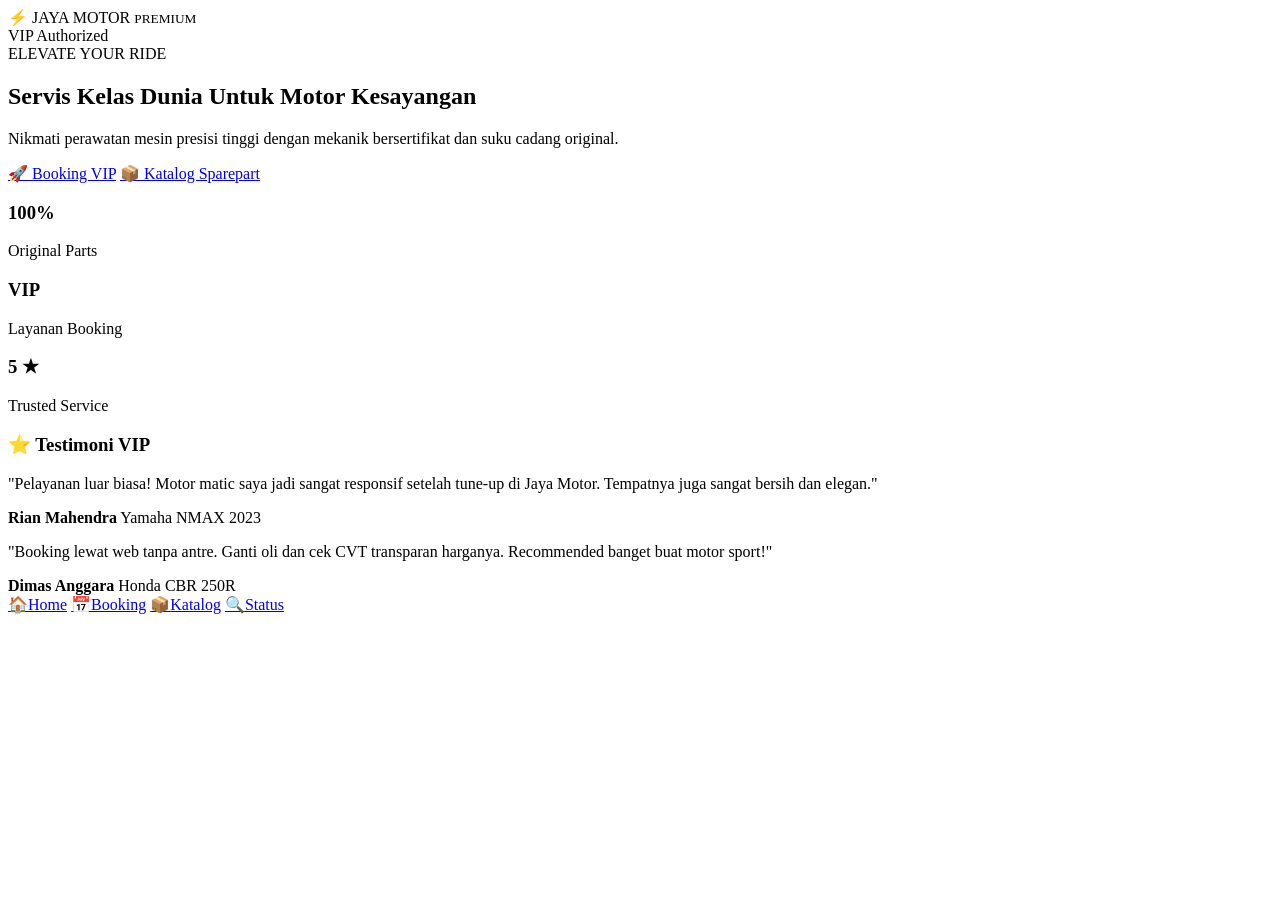
==== index.html @ 322d256c "Add initial HTML structure for the website" ====
<!DOCTYPE html>
<html lang="id">
<head>
    <meta charset="UTF-8">
    <meta name="viewport" content="width=device-width, initial-scale=1.0">
    <title>Bengkel Jaya Motor - Premium Service</title>
    <link rel="manifest" href="/manifest.json">
    <meta name="theme-color" content="#121212">
    <link rel="apple-touch-icon" href="/images/icons/icon-192x192.png">
    <link rel="stylesheet" href="/css/normalize.css">
    <link rel="stylesheet" href="/css/style.css">
</head>
<body>

    <header class="app-header">
        <div class="logo-container">
            <span class="logo-icon">⚡</span>
            <span class="logo-text">JAYA MOTOR <small>PREMIUM</small></span>
        </div>
        <div class="header-badge">VIP Authorized</div>
    </header>

    <main class="container">
        <!-- Hero Banner -->
        <section class="hero-luxury">
            <div class="hero-content">
                <span class="tag-gold">ELEVATE YOUR RIDE</span>
                <h1>Servis Kelas Dunia Untuk Motor Kesayangan</h1>
                <p>Nikmati perawatan mesin presisi tinggi dengan mekanik bersertifikat dan suku cadang original.</p>
                <div class="hero-actions">
                    <a href="/booking.html" class="btn btn-gold">🚀 Booking VIP</a>
                    <a href="/katalog.html" class="btn btn-glass">📦 Katalog Sparepart</a>
                </div>
            </div>
        </section>

        <!-- Quick Stats / Feature Highlights -->
        <section class="grid-stats">
            <div class="stat-card">
                <h3>100%</h3>
                <p>Original Parts</p>
            </div>
            <div class="stat-card">
                <h3>VIP</h3>
                <p>Layanan Booking</p>
            </div>
            <div class="stat-card">
                <h3>5 ★</h3>
                <p>Trusted Service</p>
            </div>
        </section>

        <!-- Testimoni Pelanggan Premium -->
        <section class="section-block">
            <h3 class="section-title">⭐ Testimoni VIP</h3>
            <div class="testimonial-slider" id="testimonialSlider">
                <div class="testi-card active">
                    <p class="testi-text">"Pelayanan luar biasa! Motor matic saya jadi sangat responsif setelah tune-up di Jaya Motor. Tempatnya juga sangat bersih dan elegan."</p>
                    <div class="testi-author">
                        <strong>Rian Mahendra</strong>
                        <span>Yamaha NMAX 2023</span>
                    </div>
                </div>
                <div class="testi-card">
                    <p class="testi-text">"Booking lewat web tanpa antre. Ganti oli dan cek CVT transparan harganya. Recommended banget buat motor sport!"</p>
                    <div class="testi-author">
                        <strong>Dimas Anggara</strong>
                        <span>Honda CBR 250R</span>
                    </div>
                </div>
            </div>
        </section>
    </main>

    <!-- Floating Bottom Navigation -->
    <nav class="bottom-nav">
        <a href="/index.html" class="nav-item active">🏠<span>Home</span></a>
        <a href="/booking.html" class="nav-item">📅<span>Booking</span></a>
        <a href="/katalog.html" class="nav-item">📦<span>Katalog</span></a>
        <a href="/status.html" class="nav-item">🔍<span>Status</span></a>
    </nav>

    <script src="/js/app.js"></script>
    <script>
        // Auto slide testimonial sederhana
        let currentTesti = 0;
        const testCards = document.querySelectorAll('.testi-card');
        setInterval(() => {
            testCards[currentTesti].classList.remove('active');
            currentTesti = (currentTesti + 1) % testCards.length;
            testCards[currentTesti].classList.add('active');
        }, 4000);
    </script>
</body>
</html>
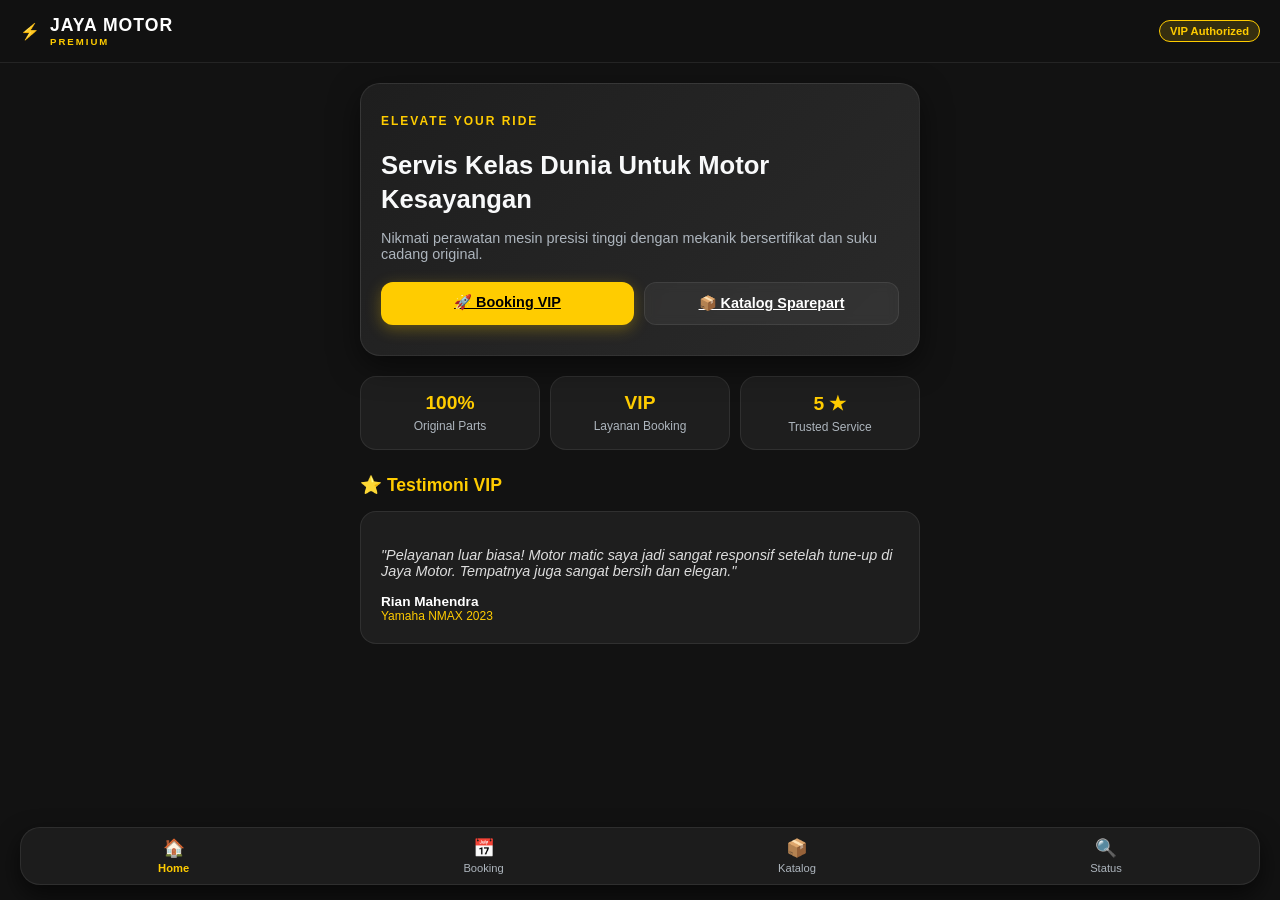
==== commit fc560f0f: "Update HTML links and meta tags" ====
--- a/index.html
+++ b/index.html
@@ -4,11 +4,11 @@
     <meta charset="UTF-8">
     <meta name="viewport" content="width=device-width, initial-scale=1.0">
     <title>Bengkel Jaya Motor - Premium Service</title>
-    <link rel="manifest" href="/manifest.json">
-    <meta name="theme-color" content="#121212">
-    <link rel="apple-touch-icon" href="/images/icons/icon-192x192.png">
-    <link rel="stylesheet" href="/css/normalize.css">
-    <link rel="stylesheet" href="/css/style.css">
+<link rel="manifest" href="manifest.json">
+<meta name="theme-color" content="#121212">
+<link rel="apple-touch-icon" href="images/icon-192x192.png">
+<link rel="stylesheet" href="normalize.css">
+<link rel="stylesheet" href="style.css">
 </head>
 <body>
 
--- a/style.css
+++ b/style.css
@@ -0,0 +1,148 @@
+:root {
+    --bg-dark: #121212;
+    --bg-card: #1e1e1e;
+    --gold: #ffcc00;
+    --gold-hover: #e6b800;
+    --text-main: #f8f9fa;
+    --text-muted: #adb5bd;
+    --border-color: rgba(255, 255, 255, 0.08);
+}
+
+*, ::after, ::before { box-sizing: border-box; }
+body {
+    margin: 0;
+    font-family: -apple-system, BlinkMacSystemFont, "Segoe UI", Roboto, Helvetica, Arial, sans-serif;
+    background-color: var(--bg-dark);
+    color: var(--text-main);
+    padding-bottom: 80px;
+}
+
+/* Header Luxury */
+.app-header {
+    background: rgba(18, 18, 18, 0.85);
+    backdrop-filter: blur(10px);
+    border-bottom: 1px solid var(--border-color);
+    padding: 15px 20px;
+    display: flex;
+    justify-content: space-between;
+    align-items: center;
+    position: sticky;
+    top: 0;
+    z-index: 1000;
+}
+
+.logo-container { display: flex; align-items: center; gap: 10px; }
+.logo-text { font-weight: 800; font-size: 1.1rem; letter-spacing: 1px; color: #fff; display: flex; flex-direction: column; }
+.logo-text small { font-size: 0.6rem; color: var(--gold); letter-spacing: 2px; }
+.header-badge { background: rgba(255, 204, 0, 0.15); color: var(--gold); border: 1px solid var(--gold); padding: 4px 10px; border-radius: 20px; font-size: 0.7rem; font-weight: bold; }
+.back-link { color: var(--gold); font-size: 1.2rem; text-decoration: none; font-weight: bold; }
+
+.container { padding: 20px; max-width: 600px; margin: 0 auto; }
+
+/* Hero Luxury */
+.hero-luxury {
+    background: linear-gradient(135deg, #1e1e1e 0%, #2a2a2a 100%);
+    border: 1px solid var(--border-color);
+    padding: 30px 20px;
+    border-radius: 20px;
+    box-shadow: 0 10px 30px rgba(0,0,0,0.5);
+    margin-bottom: 20px;
+    position: relative;
+    overflow: hidden;
+}
+
+.tag-gold { color: var(--gold); font-size: 0.75rem; font-weight: bold; letter-spacing: 2px; display: block; margin-bottom: 8px; }
+.hero-luxury h1 { font-size: 1.6rem; margin-bottom: 10px; line-height: 1.3; }
+.hero-luxury p { color: var(--text-muted); font-size: 0.9rem; margin-bottom: 20px; }
+.hero-actions { display: flex; gap: 10px; }
+
+.btn { padding: 12px 20px; border-radius: 12px; font-weight: bold; text-align: center; border: none; cursor: pointer; flex: 1; font-size: 0.9rem; }
+.btn-gold { background-color: var(--gold); color: #000; box-shadow: 0 4px 15px rgba(255, 204, 0, 0.3); }
+.btn-gold:hover { background-color: var(--gold-hover); }
+.btn-glass { background: rgba(255,255,255,0.05); color: #fff; border: 1px solid var(--border-color); backdrop-filter: blur(5px); }
+.btn-full { display: block; width: 100%; }
+
+/* Stats */
+.grid-stats { display: grid; grid-template-columns: repeat(3, 1fr); gap: 10px; margin-bottom: 20px; }
+.stat-card { background: var(--bg-card); border: 1px solid var(--border-color); padding: 15px; border-radius: 16px; text-align: center; }
+.stat-card h3 { color: var(--gold); margin: 0 0 5px 0; font-size: 1.2rem; }
+.stat-card p { margin: 0; font-size: 0.75rem; color: var(--text-muted); }
+
+/* Testimonial */
+.section-block { margin-top: 25px; }
+.section-title { font-size: 1.1rem; margin-bottom: 15px; color: var(--gold); }
+.testimonial-slider { background: var(--bg-card); border: 1px solid var(--border-color); padding: 20px; border-radius: 16px; min-height: 120px; position: relative; }
+.testi-card { display: none; }
+.testi-card.active { display: block; animation: fadeIn 0.5s ease-in-out; }
+.testi-text { font-style: italic; font-size: 0.9rem; color: #ddd; margin-bottom: 15px; }
+.testi-author { display: flex; flex-direction: column; font-size: 0.85rem; }
+.testi-author strong { color: #fff; }
+.testi-author span { color: var(--gold); font-size: 0.75rem; }
+
+@keyframes fadeIn { from { opacity: 0; } to { opacity: 1; } }
+
+/* Floating Bottom Nav */
+.bottom-nav {
+    position: fixed;
+    bottom: 15px;
+    left: 20px;
+    right: 20px;
+    background: rgba(30, 30, 30, 0.9);
+    backdrop-filter: blur(15px);
+    border: 1px solid var(--border-color);
+    display: flex;
+    justify-content: space-around;
+    padding: 10px 0;
+    border-radius: 20px;
+    box-shadow: 0 10px 25px rgba(0,0,0,0.6);
+    z-index: 1000;
+}
+.nav-item { display: flex; flex-direction: column; align-items: center; color: var(--text-muted); text-decoration: none; font-size: 1.1rem; }
+.nav-item span { font-size: 0.7rem; margin-top: 3px; }
+.nav-item.active { color: var(--gold); font-weight: bold; }
+
+/* Forms & Cards Luxury */
+.luxury-form, .luxury-card, .status-result-box {
+    background: var(--bg-card);
+    border: 1px solid var(--border-color);
+    padding: 20px;
+    border-radius: 20px;
+    box-shadow: 0 8px 25px rgba(0,0,0,0.4);
+}
+.form-group { margin-bottom: 15px; }
+.form-group label { display: block; margin-bottom: 6px; font-weight: 600; font-size: 0.85rem; color: var(--text-muted); }
+.form-group input, .form-group select {
+    width: 100%;
+    padding: 12px 15px;
+    background: rgba(0,0,0,0.2);
+    border: 1px solid var(--border-color);
+    color: #fff;
+    border-radius: 12px;
+    font-size: 1rem;
+    outline: none;
+}
+.form-group input:focus, .form-group select:focus { border-color: var(--gold); }
+
+/* Katalog Grid */
+.filter-container { display: flex; gap: 8px; margin-bottom: 15px; overflow-x: auto; padding-bottom: 5px; }
+.filter-btn { background: var(--bg-card); border: 1px solid var(--border-color); color: var(--text-muted); padding: 8px 16px; border-radius: 10px; cursor: pointer; white-space: nowrap; font-size: 0.85srem; }
+.filter-btn.active { background: var(--gold); color: #000; font-weight: bold; border-color: var(--gold); }
+
+.luxury-grid { display: flex; flex-direction: column; gap: 12px; }
+.luxury-card { display: flex; flex-direction: column; gap: 8px; }
+.card-header-row { display: flex; justify-content: space-between; align-items: center; }
+.badge-kategori { background: rgba(255,204,0,0.1); color: var(--gold); padding: 2px 8px; border-radius: 6px; font-size: 0.7rem; font-weight: bold; }
+.stock-status { color: #2ecc71; font-size: 0.75rem; }
+.luxury-card h4 { margin: 0; font-size: 1rem; }
+.card-footer-row { display: flex; justify-content: space-between; align-items: center; margin-top: 5px; }
+.harga { font-weight: bold; color: var(--gold); font-size: 1rem; }
+.btn-sm-gold { background: var(--gold); color: #000; border: none; padding: 6px 14px; border-radius: 8px; font-weight: bold; font-size: 0.8rem; cursor: pointer; }
+
+/* Status Progress */
+.subtitle { color: var(--text-muted); font-size: 0.85rem; margin-bottom: 15px; }
+.status-result-box { margin-top: 20px; }
+.progress-container { display: flex; justify-content: space-between; margin-top: 20px; position: relative; }
+.step { font-size: 0.75rem; color: var(--text-muted); background: rgba(255,255,255,0.05); padding: 8px 12px; border-radius: 10px; flex: 1; text-align: center; margin: 0 4px; border: 1px solid var(--border-color); }
+.step.completed { background: rgba(46, 204, 113, 0.2); color: #2ecc71; border-color: #2ecc71; font-weight: bold; }
+.step.active-step { background: rgba(255, 204, 0, 0.2); color: var(--gold); border-color: var(--gold); font-weight: bold; }
+.offline-body { background-color: var(--bg-dark); }
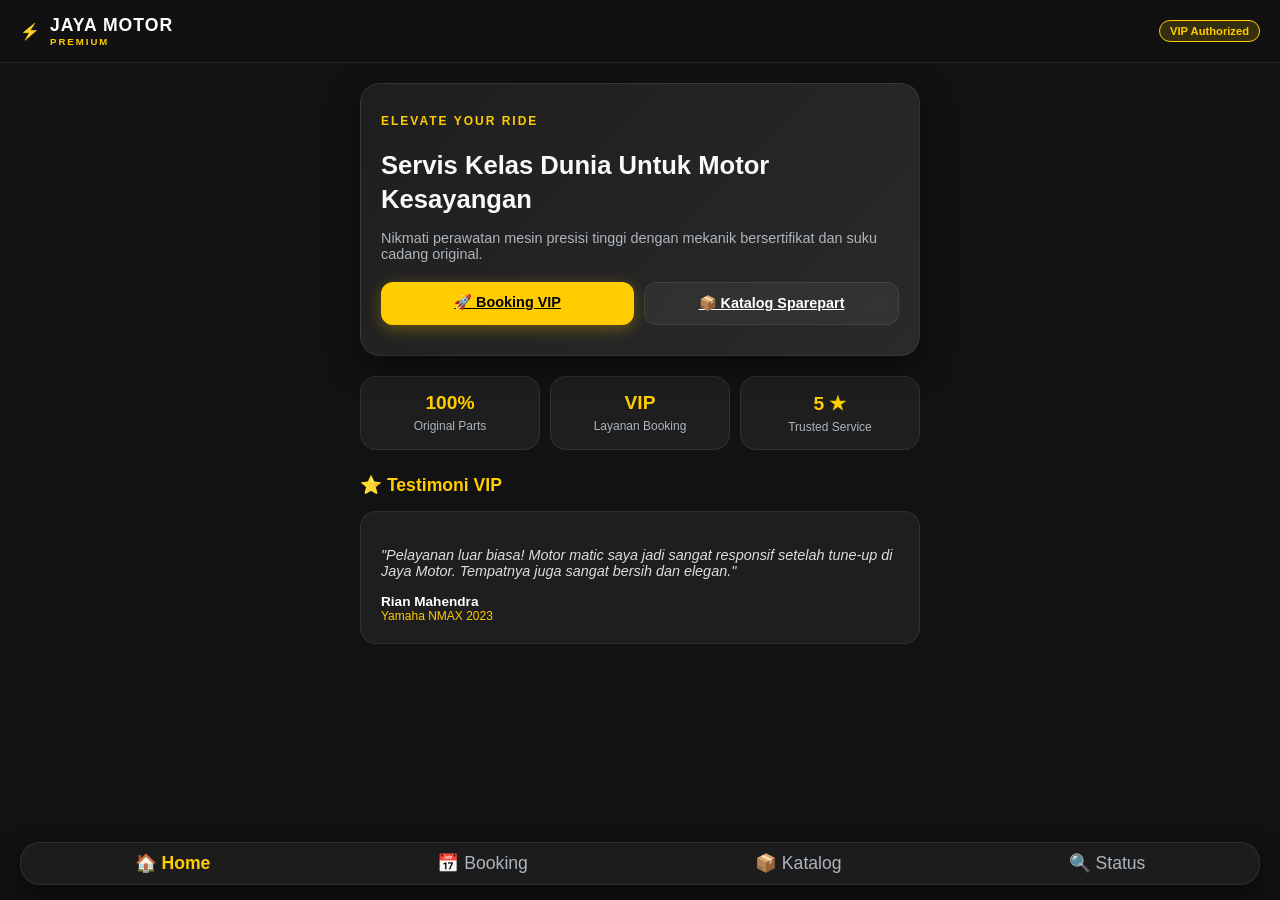
==== commit 122576b5: "Update index.html" ====
--- a/index.html
+++ b/index.html
@@ -74,22 +74,12 @@
 
     <!-- Floating Bottom Navigation -->
     <nav class="bottom-nav">
-        <a href="/index.html" class="nav-item active">🏠<span>Home</span></a>
-        <a href="/booking.html" class="nav-item">📅<span>Booking</span></a>
-        <a href="/katalog.html" class="nav-item">📦<span>Katalog</span></a>
-        <a href="/status.html" class="nav-item">🔍<span>Status</span></a>
-    </nav>
+    <a href="index.html" class="nav-item active">🏠 Home</a>
+    <a href="booking.html" class="nav-item">📅 Booking</a>
+    <a href="katalog.html" class="nav-item">📦 Katalog</a>
+    <a href="status.html" class="nav-item">🔍 Status</a>
+</nav>
 
-    <script src="/js/app.js"></script>
-    <script>
-        // Auto slide testimonial sederhana
-        let currentTesti = 0;
-        const testCards = document.querySelectorAll('.testi-card');
-        setInterval(() => {
-            testCards[currentTesti].classList.remove('active');
-            currentTesti = (currentTesti + 1) % testCards.length;
-            testCards[currentTesti].classList.add('active');
-        }, 4000);
-    </script>
+<script src="app.js"></script>
 </body>
 </html>
